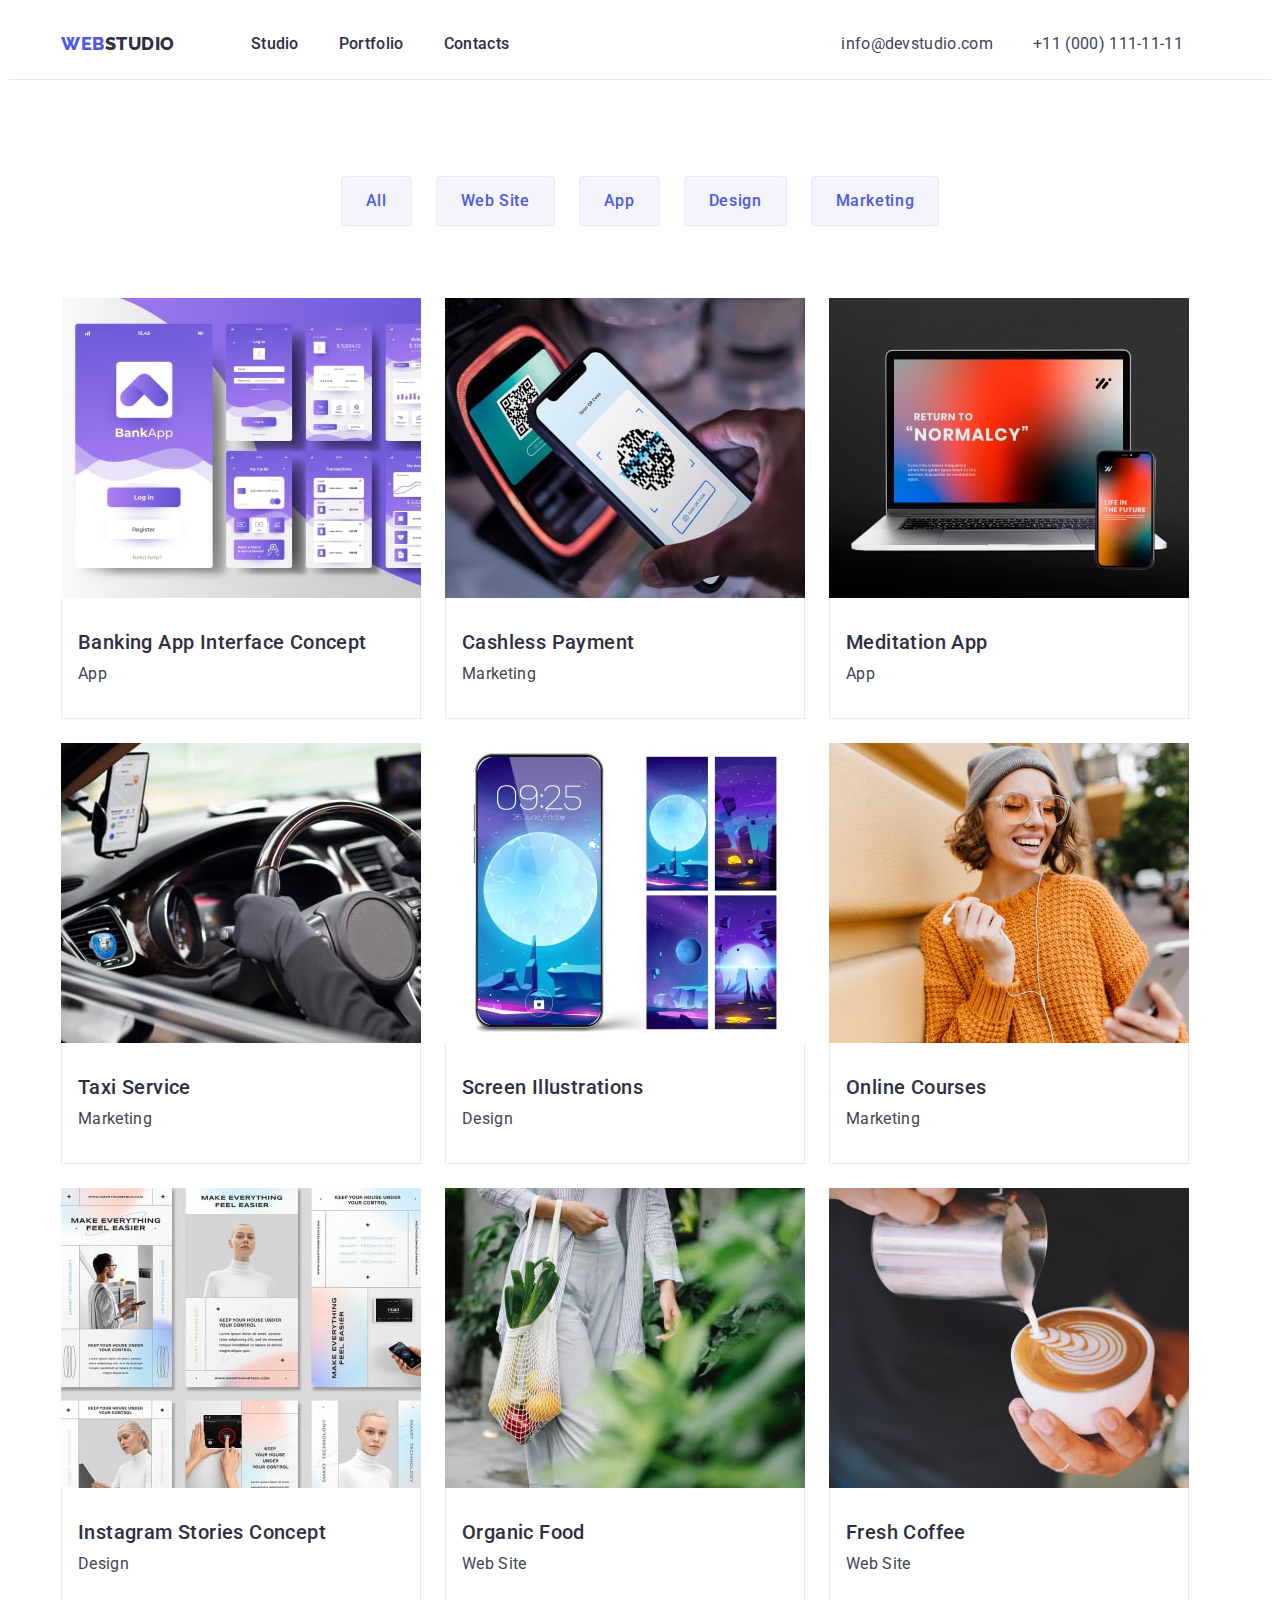
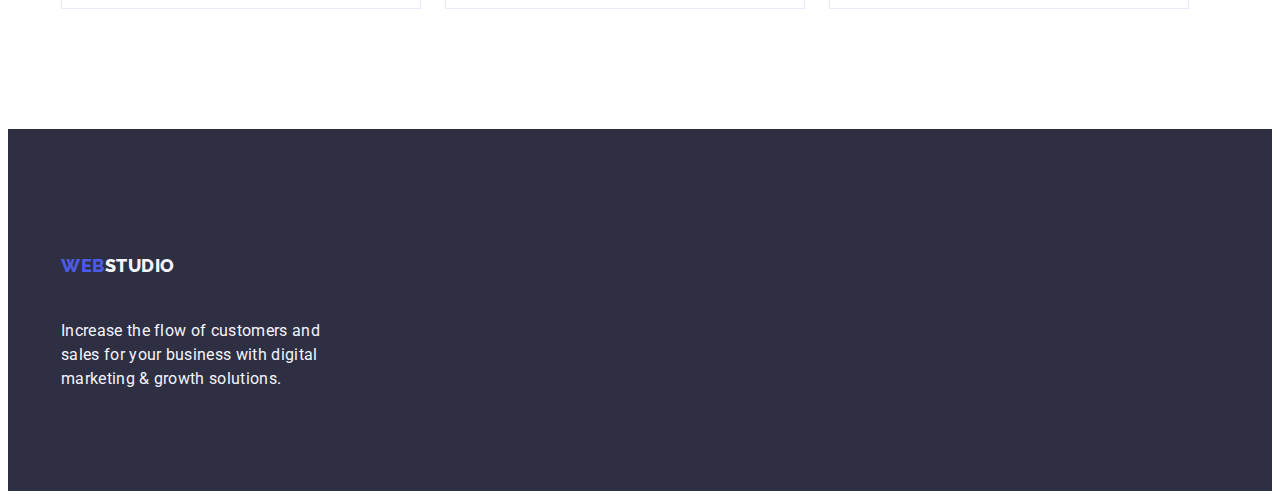
==== portfolio.html @ 7da75454 "Initial commit" ====
<!DOCTYPE html>
<html lang="en">
  <head>
    <meta charset="UTF-8" />
    <meta http-equiv="X-UA-Compatible" content="IE=edge" />
    <meta name="viewport" content="width=device-width, initial-scale=1.0" />
    <title>Portfolio</title>
    <link rel="preconnect" href="https://fonts.googleapis.com" />
    <link rel="preconnect" href="https://fonts.gstatic.com" crossorigin />
    <link
      href="https://fonts.googleapis.com/css2?family=Raleway:wght@800&family=Roboto:wght@400;500;700;900&display=swap"
      rel="stylesheet"
    />
    <link
      rel="stylesheet"
      href="https://cdnjs.cloudflare.com/ajax/libs/modern-normalize/1.1.0/modern-normalize.min.css"
      integrity="sha512-wpPYUAdjBVSE4KJnH1VR1HeZfpl1ub8YT/NKx4PuQ5NmX2tKuGu6U/JRp5y+Y8XG2tV+wKQpNHVUX03MfMFn9Q=="
      crossorigin="anonymous"
      referrerpolicy="no-referrer"
    />
    <link rel="stylesheet" href="./css/styles.css" />
  </head>
  <body>
    <header class="page-header">
      <div class="container conteiner-flex">
        <nav class="page-nav">
          <a class="link logo" href="./index.html"
            >WEB<span class="studio">Studio</span></a
          >
          <ul class="list header-flex">
            <li><a href="./index.html" class="menu-link link">Studio</a></li>
            <li>
              <a href="./portfolio.html" class="menu-link link">Portfolio</a>
            </li>
            <li><a href="" class="menu-link link">Contacts</a></li>
          </ul>
        </nav>
        <address class="contact-information">
          <ul class="list link flex-adress">
            <li class="contakt-mail link">
              <a class="contact-link link" href="mailto:info@devstudio.com"
                >info@devstudio.com</a
              >
            </li>
            <li class="contakt-mail link">
              <a class="contact-link link" href="tel:+110001111111"
                >+11 (000) 111-11-11</a
              >
            </li>
          </ul>
        </address>
      </div>
    </header>
    <main>
      <section class="section-one-two-page">
        <div class="container">
          <h1 hidden>page two></h1>
          <ul class="list button-flex">
            <li>
              <button class="button-second-page" type="button">All</button>
            </li>
            <li>
              <button class="button-second-page" type="button">Web Site</button>
            </li>
            <li>
              <button class="button-second-page" type="button">App</button>
            </li>
            <li>
              <button class="button-second-page" type="button">Design</button>
            </li>
            <li>
              <button class="button-second-page" type="button">
                Marketing
              </button>
            </li>
          </ul>
          <ul class="list flex-photos">
            <li class="conteiner-photo">
              <a class="link" href=""
                ><img
                  class="flex-img"
                  src="./images/port_1.jpg"
                  alt="Banking App Interface Concept"
                  width="360"
                  height="300"
                />
                <div class="img-text">
                  <h2 class="main-two-page">Banking App Interface Concept</h2>
                  <p class="two-page-text">App</p>
                </div></a
              >
            </li>
            <li>
              <a class="link" href=""
                ><img
                  class="flex-img"
                  src="./images/port_2.jpg"
                  alt="Cashless Payment"
                  width="360"
                  height="300"
                />
                <div class="img-text">
                  <h2 class="main-two-page">Cashless Payment</h2>
                  <p class="two-page-text">Marketing</p>
                </div></a
              >
            </li>
            <li>
              <a class="link" href=""
                ><img
                  class="flex-img"
                  src="./images/port_3.jpg"
                  alt="Meditation App"
                  width="360"
                  height="300"
                />
                <div class="img-text">
                  <h2 class="main-two-page">Meditation App</h2>
                  <p class="two-page-text">App</p>
                </div></a
              >
            </li>
            <li>
              <a class="link" href=""
                ><img
                  class="flex-img"
                  src="./images/port_4.jpg"
                  alt="Taxi Service"
                  width="360"
                  height="300"
                />
                <div class="img-text">
                  <h2 class="main-two-page">Taxi Service</h2>
                  <p class="two-page-text">Marketing</p>
                </div></a
              >
            </li>
            <li>
              <a class="link" href=""
                ><img
                  class="flex-img"
                  src="./images/port_5.jpg"
                  alt="Screen Illustrations"
                  width="360"
                  height="300"
                />
                <div class="img-text">
                  <h2 class="main-two-page">Screen Illustrations</h2>
                  <p class="two-page-text">Design</p>
                </div></a
              >
            </li>
            <li>
              <a class="link" href=""
                ><img
                  class="flex-img"
                  src="./images/port_6.jpg"
                  alt="Online Courses"
                  width="360"
                  height="300"
                />
                <div class="img-text">
                  <h2 class="main-two-page">Online Courses</h2>
                  <p class="two-page-text">Marketing</p>
                </div></a
              >
            </li>
            <li>
              <a class="link" href=""
                ><img
                  class="flex-img"
                  src="./images/port_7.jpg"
                  alt="Instagram Stories Concept"
                  width="360"
                  height="300"
                />
                <div class="img-text">
                  <h2 class="main-two-page">Instagram Stories Concept</h2>
                  <p class="two-page-text">Design</p>
                </div></a
              >
            </li>
            <li>
              <a class="link" href=""
                ><img
                  class="flex-img"
                  src="./images/port_8.jpg"
                  alt="Organic Food"
                  width="360"
                  height="300"
                />
                <div class="img-text">
                  <h2 class="main-two-page">Organic Food</h2>
                  <p class="two-page-text">Web Site</p>
                </div></a
              >
            </li>
            <li>
              <a class="link" href=""
                ><img
                  class="flex-img"
                  src="./images/port_9.jpg"
                  alt="Fresh Coffee"
                  width="360"
                  height="300"
                />
                <div class="img-text">
                  <h2 class="main-two-page">Fresh Coffee</h2>
                  <p class="two-page-text">Web Site</p>
                </div></a
              >
            </li>
          </ul>
        </div>
      </section>
    </main>
    <!-- Підвал -->
    <footer class="main-footer">
      <div class="container">
        <a class="link logo" href="./index.html"
          >WEB<span class="studio footer-logo">Studio</span></a
        >
        <p class="footer-pharagrafe">
          Increase the flow of customers and <br />
          sales for your business with digital <br />
          marketing & growth solutions.
        </p>
      </div>
    </footer>
  </body>
</html>
---- css/styles.css ----
p,
h1,
h2,
h3,
h4,
h5,
h6 {
  margin: 0;
}
ul {
  margin: 0;
  padding: 0;
}

:root .list {
  list-style: none;
  text-decoration: none;
}
.link {
  text-decoration: none;
  font-style: normal;
}
body {
  font-family: "Roboto", sans-serif;
  color: #434455;
  background-color: #ffffff;
}
.page-header {
  border-bottom: #e7e9fc solid 1px;
}

.logo {
  font-family: "Raleway", sans-serif;
  font-weight: 800;
  font-size: 18px;
  line-height: 1.17;
  display: flex;
  align-items: center;
  letter-spacing: 0.03em;
  text-transform: uppercase;
  color: #4d5ae5;
  text-decoration: none;
}
.studio {
  font-family: "Raleway", sans-serif;
  font-weight: 800;
  font-size: 18px;
  line-height: 1.17;
  letter-spacing: 0.03em;
  text-transform: uppercase;
  color: #2e2f42;
  text-decoration: none;
}
.menu-link {
  font-weight: 500;
  font-size: 16px;
  line-height: 1.5;
  letter-spacing: 0.02em;
  color: #2e2f42;
  padding-top: 24px;
  padding-bottom: 24px;
}
.menu-link:hover {
  color: #404bbf;
}
.menu-link:focus {
  color: #404bbf;
}
.contact-information {
  font-size: normal;
  list-style: none;
  font-style: normal;
}
.contact-information:focus,
.contact-information:hover {
  color: #404bbf;
}
.contact-link {
  font-size: 16px;
  line-height: 1.5;
  letter-spacing: 0.02em;
  color: #434455;
}
.contact-link:focus,
.contact-link:hover {
  color: #404bbf;
}

/* -------------------------MAIN------------------  */
.section-one {
  background-color: #2e2f42;
  padding-top: 188px;
  padding-bottom: 188px;
}
h1 {
  font-size: 56px;
  line-height: 1.07;
  text-align: center;
  letter-spacing: 0.02em;
  color: #ffffff;
}
.button-one {
  background-color: #4d5ae5;
  font-family: "Roboto", sans-serif;
  font-weight: 500;
  font-size: 16px;
  line-height: 1.5;
  letter-spacing: 0.04em;
  color: #ffffff;
  cursor: pointer;
  padding: 16px 32px;
  border-radius: 4px;
  border: 0px;
  margin: 0 auto;
  display: block;
  margin-top: 48px;
}
.button-one:hover,
.button-one:focus {
  background-color: #404bbf;
}
.button-text {
  font-family: "Roboto", sans-serif;
}

/* -----------section two------------------ */
.section-two {
  padding-top: 120px;
  padding-bottom: 120px;
}
.main-two-section {
  font-weight: 500;
  font-size: 20px;
  line-height: 1.2;
  letter-spacing: 0.02em;
  color: #2e2f42;
  display: contents;
}
.two-section-text {
  font-size: 16px;
  line-height: 1.5;
  letter-spacing: 0.02em;
  color: #434455;
  margin-top: 8px;
}
.main-two-section {
  text-align: center;
  margin-top: 32px;
}

/* ---------------section 3--------------- */
.section-three {
  padding-bottom: 120px;
}
.name-section {
  font-size: 36px;
  line-height: 1.11;
  text-align: center;
  letter-spacing: 0.02em;
  text-transform: capitalize;
  color: #2e2f42;
}
/* ---------------section 4--------------- */
.section-four {
  background-color: #f4f4fd;
  padding-top: 120px;
  padding-bottom: 120px;
}
.back-photo {
  background-color: #ffffff;
}
.cont-worker-information {
  padding-top: 32px;
  padding-bottom: 32px;
  text-align: center;
}
/* ---------------footer--------------- */
.main-footer {
  background-color: #2e2f42;
  padding-top: 101px;
  padding-bottom: 100px;
}
.footer-pharagrafe {
  margin-top: 17.5px;
}
.footer-logo {
  color: #f4f4fd;
}
.footer-pharagrafe {
  font-size: 16px;
  line-height: 1.5;
  letter-spacing: 0.02em;
  color: #f4f4fd;
}

.logo-footer {
  font-family: "Raleway", sans-serif;
  font-weight: 800;
  font-size: 18px;
  line-height: 1.17;
  display: flex;
  align-items: center;
  letter-spacing: 0.03em;
  text-transform: uppercase;
  color: #4d5ae5;
  text-decoration: none;
}
.studio-footer {
  font-family: "Raleway", sans-serif;
  font-weight: 800;
  font-size: 18px;
  line-height: 1.17;
  letter-spacing: 0.03em;
  text-transform: uppercase;
  color: #f4f4fd;
  text-decoration: none;
}

/*    PAAAAAAAAAAAAAAAGE TWO */
/* -----------HEADER--------------- */
.section-one-two-page {
  padding-top: 96px;
  padding-bottom: 120px;
}
.button-second-page {
  font-family: "Roboto", sans-serif;
  font-weight: 500;
  font-size: 16px;
  line-height: 1.5;
  letter-spacing: 0.04em;
  color: #4d5ae5;
  background-color: #f4f4fd;
  cursor: pointer;
}
.button-second-page:hover {
  color: #ffffff;
  background-color: #404bbf;
}
.button-second-page:focus {
  color: #ffffff;
  background-color: #404bbf;
}
.page-two-border {
  border-left: #e7e9fc solid 1px;
}
.main-two-page {
  font-weight: 500;
  font-size: 20px;
  line-height: 1.2;
  letter-spacing: 0.02em;
  color: #2e2f42;
}
.two-page-text {
  font-size: 16px;
  line-height: 1.5;
  letter-spacing: 0.02em;
  color: #434455;
  margin-top: 8px;
  /* padding-bottom: 32px;
  padding-left: 16px; */
}
.flex-img {
  display: block;
}
.img-text {
  padding-left: 16px;
  justify-content: flex-start;
  border-bottom: #e7e9fc solid 1px;
  border-left: #e7e9fc solid 1px;
  border-right: #e7e9fc solid 1px;
  padding-top: 32px;
  padding-bottom: 32px;
  padding-left: 16px;
}
.container {
  width: 1158px;
  padding-left: 15px;
  padding-right: 15px;
  margin: 0 auto;
}
.conteiner-flex {
  display: flex;
  align-items: center;
}
.page-nav {
  display: flex;
  align-items: center;
}

.header-flex {
  display: flex;
  align-items: center;
  gap: 40px;
  margin-right: 332px;
}
.flex-adress {
  display: flex;
  align-items: center;
  gap: 40px;
}
.logo {
  margin-right: 76px;
  padding: 25px 0;
}
.main-text {
  width: 496px;
  height: 120px;
  margin: 0 auto;
}
.flex-text-about {
  display: flex;
  gap: 24px;
}
.two-section-text {
  width: 264px;
}
.name-section {
  margin: 0 auto 72px;
}
.flex-photo-first-page {
  display: flex;
  margin-top: 72px;
  gap: 24px;
  margin: 72px auto 0;
}
.flex-photo-worker {
  display: flex;
  gap: 24px;
  margin: 0 auto;
}
.photo-first-page {
  display: block;
  max-width: 100%;
  height: auto;
}
/* потребує доопрацювання */
/* Флекси 2 сторінка */

.button-flex {
  display: flex;
  gap: 24px;
  justify-content: center;
  margin-bottom: 72px;
}
.button-second-page {
  box-sizing: content-box;
  padding: 12px 24px;
  border: 1px solid #e7e9fc;
  border-radius: 4px;
  column-gap: 24px;
}
.flex-photos {
  display: flex;
  flex-wrap: wrap;
  flex-basis: calc((100% - 48px) / 3);
  gap: 24px;
}
.conteiner-phoro {
  flex-basis: calc((100% -48px) / 3);
  row-gap: 48px;
}
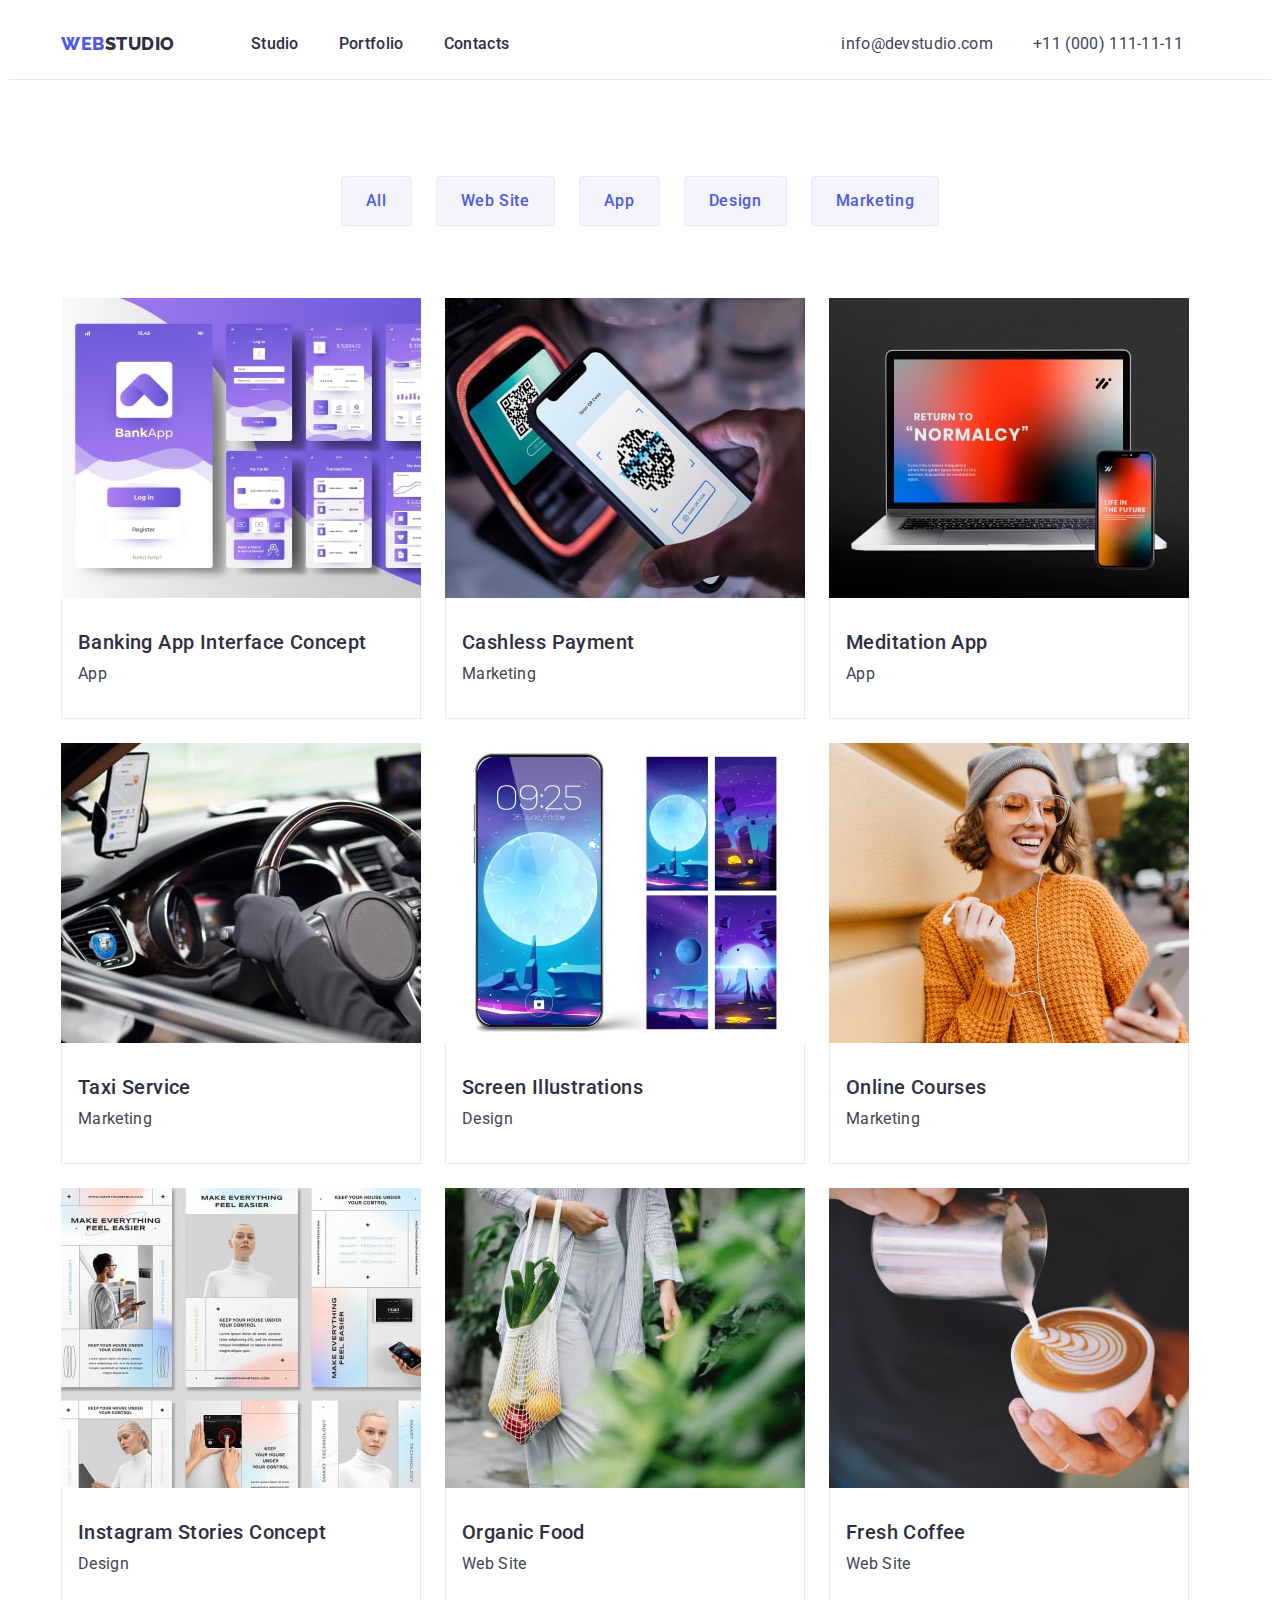
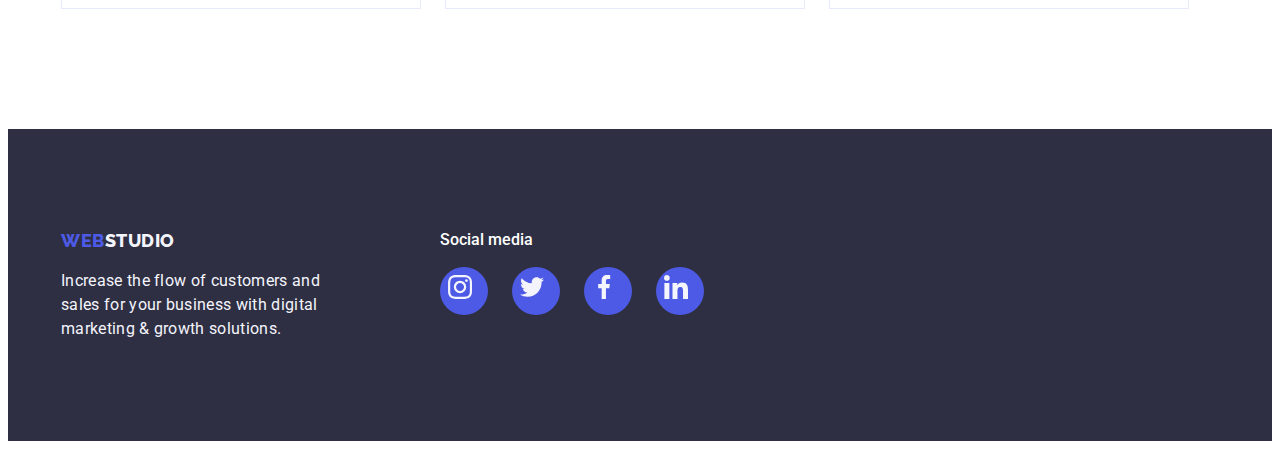
==== commit 14cd78ad: "спроба 1" ====
--- a/portfolio.html
+++ b/portfolio.html
@@ -90,7 +90,7 @@
                 </div></a
               >
             </li>
-            <li>
+            <li class="conteiner-photo">
               <a class="link" href=""
                 ><img
                   class="flex-img"
@@ -105,7 +105,7 @@
                 </div></a
               >
             </li>
-            <li>
+            <li class="conteiner-photo">
               <a class="link" href=""
                 ><img
                   class="flex-img"
@@ -120,7 +120,7 @@
                 </div></a
               >
             </li>
-            <li>
+            <li class="conteiner-photo">
               <a class="link" href=""
                 ><img
                   class="flex-img"
@@ -135,7 +135,7 @@
                 </div></a
               >
             </li>
-            <li>
+            <li class="conteiner-photo">
               <a class="link" href=""
                 ><img
                   class="flex-img"
@@ -150,7 +150,7 @@
                 </div></a
               >
             </li>
-            <li>
+            <li class="conteiner-photo">
               <a class="link" href=""
                 ><img
                   class="flex-img"
@@ -165,7 +165,7 @@
                 </div></a
               >
             </li>
-            <li>
+            <li class="conteiner-photo">
               <a class="link" href=""
                 ><img
                   class="flex-img"
@@ -180,7 +180,7 @@
                 </div></a
               >
             </li>
-            <li>
+            <li class="conteiner-photo">
               <a class="link" href=""
                 ><img
                   class="flex-img"
@@ -195,7 +195,7 @@
                 </div></a
               >
             </li>
-            <li>
+            <li class="conteiner-photo">
               <a class="link" href=""
                 ><img
                   class="flex-img"
@@ -216,15 +216,46 @@
     </main>
     <!-- Підвал -->
     <footer class="main-footer">
-      <div class="container">
-        <a class="link logo" href="./index.html"
-          >WEB<span class="studio footer-logo">Studio</span></a
-        >
-        <p class="footer-pharagrafe">
-          Increase the flow of customers and <br />
-          sales for your business with digital <br />
-          marketing & growth solutions.
-        </p>
+      <div class="container flex-conteiner">
+        <div>
+          <a class="link logo-footer" href="./index.html"
+            >WEB<span class="studio-footer">Studio</span></a
+          >
+          <p class="footer-pharagrafe">
+            Increase the flow of customers and <br />
+            sales for your business with digital <br />
+            marketing & growth solutions.
+          </p>
+        </div>
+        <div>
+          <h4 class="social-text">Social media</h4>
+          <ul class="icon-footer-conteiner list">
+            <li class="icon-footer-box">
+              <a class="flex-social-icons" href=""
+                ><svg class="social-icons">
+                  <use href="./icons.svg#icon-instagram"></use></svg
+              ></a>
+            </li>
+            <li class="icon-footer-box">
+              <a class="flex-social-icons" href=""
+                ><svg class="social-icons">
+                  <use href="./icons.svg#icon-twitter"></use></svg
+              ></a>
+            </li>
+            <li class="icon-footer-box">
+              <a class="flex-social-icons" href=""
+                ><svg class="social-icons">
+                  <use href="./icons.svg#icon-facebook"></use></svg
+              ></a>
+            </li>
+            <li class="icon-footer-box">
+              <a class="flex-social-icons" href=""
+                ><svg class="social-icons">
+                  <use href="./icons.svg#icon-linkedin"></use></svg
+              ></a>
+            </li>
+          </ul>
+        </div>
       </div>
     </footer>
   </body>
--- a/css/styles.css
+++ b/css/styles.css
@@ -88,9 +88,19 @@
 
 /* -------------------------MAIN------------------  */
 .section-one {
+  margin: 0 auto;
+  max-width: 1440px;
   background-color: #2e2f42;
   padding-top: 188px;
   padding-bottom: 188px;
+  background-image: linear-gradient(
+      rgba(46, 47, 66, 0.7),
+      rgba(46, 47, 66, 0.7)
+    ),
+    url(../images/sec-one-back.jpg);
+  background-repeat: no-repeat;
+  background-position: center;
+  background-size: cover;
 }
 h1 {
   font-size: 56px;
@@ -135,6 +145,7 @@
   letter-spacing: 0.02em;
   color: #2e2f42;
   display: contents;
+  margin-top: 8px;
 }
 .two-section-text {
   font-size: 16px;
@@ -168,17 +179,60 @@
 }
 .back-photo {
   background-color: #ffffff;
+  box-shadow: 0px 1px 6px rgba(46, 47, 66, 0.08),
+    0px 1px 1px rgba(46, 47, 66, 0.16), 0px 2px 1px rgba(46, 47, 66, 0.08);
 }
 .cont-worker-information {
   padding-top: 32px;
   padding-bottom: 32px;
   text-align: center;
+}
+
+/* -------------section 5------------------ */
+.section-five {
+  padding-top: 120px;
+  padding-bottom: 120px;
+}
+.custemer-link {
+  text-decoration: none;
+  width: 100%;
+  height: 100%;
+  display: flex;
+  justify-content: center;
+  align-items: center;
+}
+.customer-flex {
+  display: flex;
+  list-style: none;
+  gap: 24px;
+}
+.customer-box {
+  width: 168px;
+  height: 88px;
+  border: #8e8f99 solid 1px;
+  border-radius: 4px;
+}
+
+.customers-icons {
+  width: 104px;
+  height: 56px;
+  fill: #8e8f99;
+}
+
+.customers-icons:hover,
+.customers-icons:focus {
+  fill: #404bbf;
 }
 /* ---------------footer--------------- */
 .main-footer {
   background-color: #2e2f42;
   padding-top: 101px;
   padding-bottom: 100px;
+  display: flex;
+}
+.flex-conteiner {
+  display: flex;
+  gap: 120px;
 }
 .footer-pharagrafe {
   margin-top: 17.5px;
@@ -215,6 +269,14 @@
   color: #f4f4fd;
   text-decoration: none;
 }
+.social-text {
+  font-family: "Roboto", sans-serif;
+  font-weight: 500;
+  font-size: 16px;
+  line-height: 1.28;
+  color: #ffffff;
+  margin-bottom: 16px;
+}
 
 /*    PAAAAAAAAAAAAAAAGE TWO */
 /* -----------HEADER--------------- */
@@ -232,14 +294,16 @@
   background-color: #f4f4fd;
   cursor: pointer;
 }
-.button-second-page:hover {
-  color: #ffffff;
-  background-color: #404bbf;
-}
+.button-second-page:hover,
 .button-second-page:focus {
   color: #ffffff;
   background-color: #404bbf;
-}
+  box-shadow: 0px 3px 1px rgba(0, 0, 0, 0.1), 0px 2px 1px rgba(0, 0, 0, 0.08),
+    0px 2px 2px rgba(0, 0, 0, 0.12);
+  border-radius: 4px;
+  border: none;
+}
+
 .page-two-border {
   border-left: #e7e9fc solid 1px;
 }
@@ -256,8 +320,6 @@
   letter-spacing: 0.02em;
   color: #434455;
   margin-top: 8px;
-  /* padding-bottom: 32px;
-  padding-left: 16px; */
 }
 .flex-img {
   display: block;
@@ -286,7 +348,10 @@
   display: flex;
   align-items: center;
 }
-
+.conteiner-photo:hover {
+  box-shadow: 0px 1px 6px rgba(46, 47, 66, 0.08),
+    0px 1px 1px rgba(46, 47, 66, 0.16), 0px 2px 1px rgba(46, 47, 66, 0.08);
+}
 .header-flex {
   display: flex;
   align-items: center;
@@ -359,3 +424,46 @@
   flex-basis: calc((100% -48px) / 3);
   row-gap: 48px;
 }
+
+.advantages-icons {
+  width: 61.22px;
+  height: 64px;
+}
+.icon-footer-conteiner {
+  display: flex;
+  gap: 24px;
+}
+
+.icons-box {
+  width: 264px;
+  height: 112px;
+  display: flex;
+  background-color: #f4f4fd;
+  border-radius: 4px;
+  justify-content: center;
+  align-items: center;
+  margin-bottom: 8px;
+}
+.icon-footer-box {
+  width: 40px;
+  height: 40px;
+  border-radius: 50%;
+  background-color: #4d5ae5;
+  display: inline-flex;
+  padding-left: 8px;
+  padding-top: 8px;
+}
+.social-icons {
+  width: 24px;
+  height: 24px;
+  fill: #4d5ae5;
+}
+
+.worker-soc {
+  padding-left: 16px;
+  margin-top: 8px;
+}
+.icon-footer-box:hover,
+.icon-footer-box:focus {
+  background-color: #31d0aa;
+}
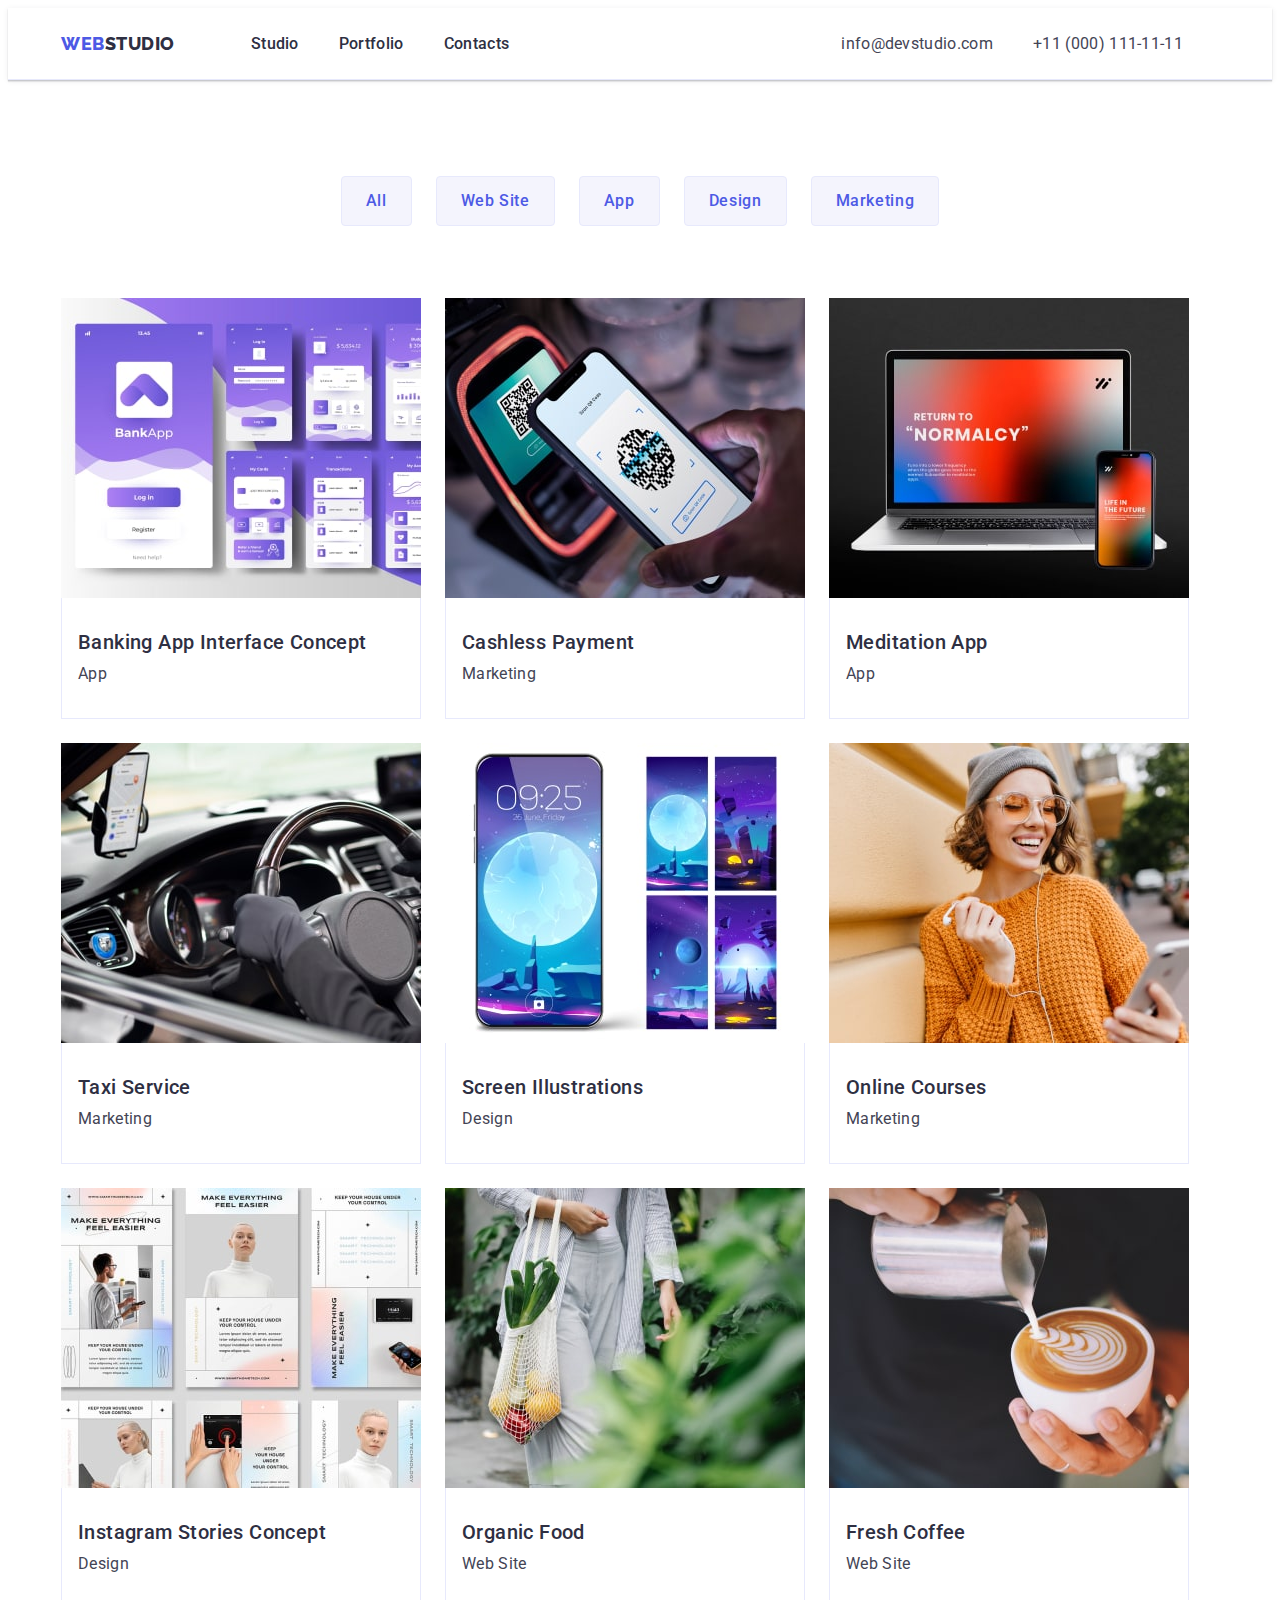
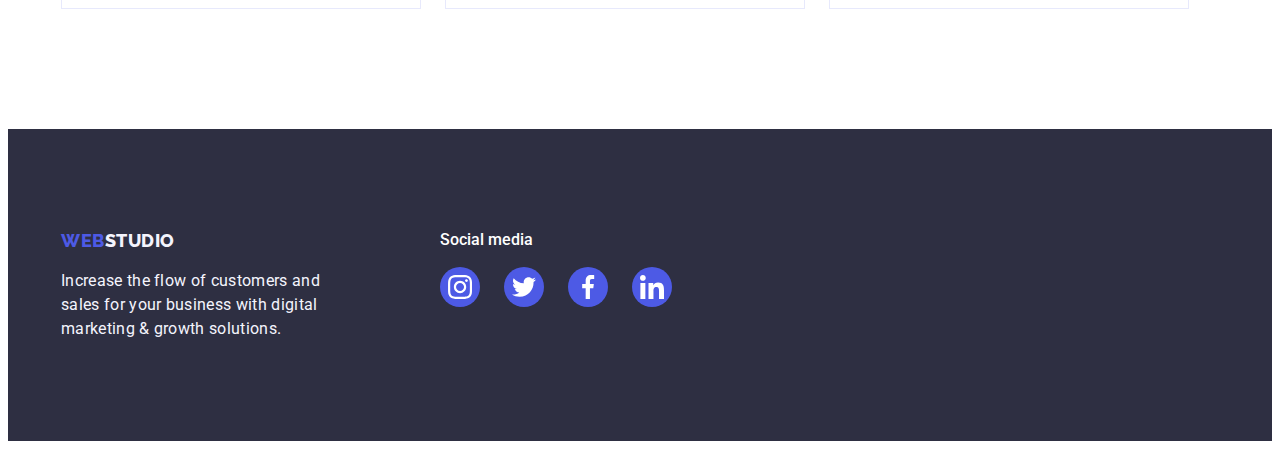
==== commit a9367446: "спроба 2" ====
--- a/portfolio.html
+++ b/portfolio.html
@@ -76,7 +76,7 @@
           </ul>
           <ul class="list flex-photos">
             <li class="conteiner-photo">
-              <a class="link" href=""
+              <a class="link conteiner-shadow" href=""
                 ><img
                   class="flex-img"
                   src="./images/port_1.jpg"
@@ -91,7 +91,7 @@
               >
             </li>
             <li class="conteiner-photo">
-              <a class="link" href=""
+              <a class="link conteiner-shadow" href=""
                 ><img
                   class="flex-img"
                   src="./images/port_2.jpg"
@@ -106,7 +106,7 @@
               >
             </li>
             <li class="conteiner-photo">
-              <a class="link" href=""
+              <a class="link conteiner-shadow" href=""
                 ><img
                   class="flex-img"
                   src="./images/port_3.jpg"
@@ -121,7 +121,7 @@
               >
             </li>
             <li class="conteiner-photo">
-              <a class="link" href=""
+              <a class="link conteiner-shadow" href=""
                 ><img
                   class="flex-img"
                   src="./images/port_4.jpg"
@@ -136,7 +136,7 @@
               >
             </li>
             <li class="conteiner-photo">
-              <a class="link" href=""
+              <a class="link conteiner-shadow" href=""
                 ><img
                   class="flex-img"
                   src="./images/port_5.jpg"
@@ -151,7 +151,7 @@
               >
             </li>
             <li class="conteiner-photo">
-              <a class="link" href=""
+              <a class="link conteiner-shadow" href=""
                 ><img
                   class="flex-img"
                   src="./images/port_6.jpg"
@@ -166,7 +166,7 @@
               >
             </li>
             <li class="conteiner-photo">
-              <a class="link" href=""
+              <a class="link conteiner-shadow" href=""
                 ><img
                   class="flex-img"
                   src="./images/port_7.jpg"
@@ -181,7 +181,7 @@
               >
             </li>
             <li class="conteiner-photo">
-              <a class="link" href=""
+              <a class="link conteiner-shadow" href=""
                 ><img
                   class="flex-img"
                   src="./images/port_8.jpg"
@@ -196,7 +196,7 @@
               >
             </li>
             <li class="conteiner-photo">
-              <a class="link" href=""
+              <a class="link conteiner-shadow" href=""
                 ><img
                   class="flex-img"
                   src="./images/port_9.jpg"
@@ -228,30 +228,30 @@
           </p>
         </div>
         <div>
-          <h4 class="social-text">Social media</h4>
+          <p class="social-text">Social media</p>
           <ul class="icon-footer-conteiner list">
             <li class="icon-footer-box">
               <a class="flex-social-icons" href=""
-                ><svg class="social-icons">
-                  <use href="./icons.svg#icon-instagram"></use></svg
-              ></a>
-            </li>
-            <li class="icon-footer-box">
-              <a class="flex-social-icons" href=""
-                ><svg class="social-icons">
-                  <use href="./icons.svg#icon-twitter"></use></svg
-              ></a>
-            </li>
-            <li class="icon-footer-box">
-              <a class="flex-social-icons" href=""
-                ><svg class="social-icons">
-                  <use href="./icons.svg#icon-facebook"></use></svg
-              ></a>
-            </li>
-            <li class="icon-footer-box">
-              <a class="flex-social-icons" href=""
-                ><svg class="social-icons">
-                  <use href="./icons.svg#icon-linkedin"></use></svg
+                ><svg class="social-icons" width="24" height="24">
+                  <use href="./images/iconsv.svg#icon-instagram"></use></svg
+              ></a>
+            </li>
+            <li class="icon-footer-box">
+              <a class="flex-social-icons" href=""
+                ><svg class="social-icons" width="24" height="24">
+                  <use href="./images/iconsv.svg#icon-twitter"></use></svg
+              ></a>
+            </li>
+            <li class="icon-footer-box">
+              <a class="flex-social-icons" href=""
+                ><svg class="social-icons" width="24" height="24">
+                  <use href="./images/iconsv.svg#icon-facebook"></use></svg
+              ></a>
+            </li>
+            <li class="icon-footer-box">
+              <a class="flex-social-icons" href=""
+                ><svg class="social-icons" width="24" height="24">
+                  <use href="./images/iconsv.svg#icon-linkedin"></use></svg
               ></a>
             </li>
           </ul>
--- a/css/styles.css
+++ b/css/styles.css
@@ -27,6 +27,8 @@
 }
 .page-header {
   border-bottom: #e7e9fc solid 1px;
+  box-shadow: 0px 2px 1px rgba(46, 47, 66, 0.08),
+    0px 1px 1px rgba(46, 47, 66, 0.16), 0px 1px 6px rgba(46, 47, 66, 0.08);
 }
 
 .logo {
@@ -209,20 +211,19 @@
 .customer-box {
   width: 168px;
   height: 88px;
-  border: #8e8f99 solid 1px;
-  border-radius: 4px;
-}
-
+  /* border: #8e8f99 solid 1px;
+  border-radius: 4px; */
+}
+.customer-box:hover,
+.customer-box:focus {
+  border: #404bbf solid 1 px;
+  fill: #31d0aa;
+}
 .customers-icons {
   width: 104px;
   height: 56px;
-  fill: #8e8f99;
-}
-
-.customers-icons:hover,
-.customers-icons:focus {
-  fill: #404bbf;
-}
+}
+
 /* ---------------footer--------------- */
 .main-footer {
   background-color: #2e2f42;
@@ -300,8 +301,6 @@
   background-color: #404bbf;
   box-shadow: 0px 3px 1px rgba(0, 0, 0, 0.1), 0px 2px 1px rgba(0, 0, 0, 0.08),
     0px 2px 2px rgba(0, 0, 0, 0.12);
-  border-radius: 4px;
-  border: none;
 }
 
 .page-two-border {
@@ -348,9 +347,14 @@
   display: flex;
   align-items: center;
 }
-.conteiner-photo:hover {
+.conteiner-shadow {
+  display: block;
+}
+.conteiner-shadow:hover {
   box-shadow: 0px 1px 6px rgba(46, 47, 66, 0.08),
     0px 1px 1px rgba(46, 47, 66, 0.16), 0px 2px 1px rgba(46, 47, 66, 0.08);
+}
+.conteiner-photo:hover {
 }
 .header-flex {
   display: flex;
@@ -428,6 +432,7 @@
 .advantages-icons {
   width: 61.22px;
   height: 64px;
+  fill: #2e2f42;
 }
 .icon-footer-conteiner {
   display: flex;
@@ -445,25 +450,76 @@
   margin-bottom: 8px;
 }
 .icon-footer-box {
+  width: 100%;
+  height: 100%;
+  border-radius: 50%;
+  background-color: #4d5ae5;
+}
+.flex-social-icons {
+  width: 40px;
+  height: 40px;
+  display: flex;
+  justify-content: center;
+  align-items: center;
+}
+.social-icons {
+  width: 24px;
+  height: 24px;
+  fill: #ffffff;
+}
+.icon-footer-box:hover,
+.icon-footer-box:focus {
+  background-color: #31d0aa;
+}
+.worker-soc {
+  margin-left: 16px;
+  margin-top: 8px;
+}
+.flex-social-icon:hover,
+.flex-social-icon:focus {
+  background-color: #31d0aa;
+}
+
+.social-icons-worker {
+  fill: #4d5ae5;
+}
+
+.flex-social-icons-worker {
+  display: flex;
+  justify-content: center;
+  align-items: center;
   width: 40px;
   height: 40px;
   border-radius: 50%;
   background-color: #4d5ae5;
-  display: inline-flex;
-  padding-left: 8px;
-  padding-top: 8px;
-}
-.social-icons {
-  width: 24px;
-  height: 24px;
-  fill: #4d5ae5;
-}
-
-.worker-soc {
-  padding-left: 16px;
-  margin-top: 8px;
-}
-.icon-footer-box:hover,
-.icon-footer-box:focus {
-  background-color: #31d0aa;
-}
+}
+
+.flex-social-icons-worker:hover {
+  background: #404bbf;
+}
+
+.social-icons-worker {
+  fill: #ffffff;
+}
+
+.customer-box {
+  color: #8e8f99;
+}
+
+/* .customers-icons:hover,
+.customers-icons:focus {
+  fill: #404bbf;
+  border: #404bbf solid 1 px; */
+
+.custemer-link {
+  fill: #afb1b8;
+  border: #8e8f99 solid 1px;
+  border-radius: 4px;
+}
+.custemer-link:hover,
+.custemer-link:focus {
+  fill: #404bbf;
+  border-color: #404bbf;
+  border: #404bbf solid 1px;
+  border-radius: 4px;
+}
